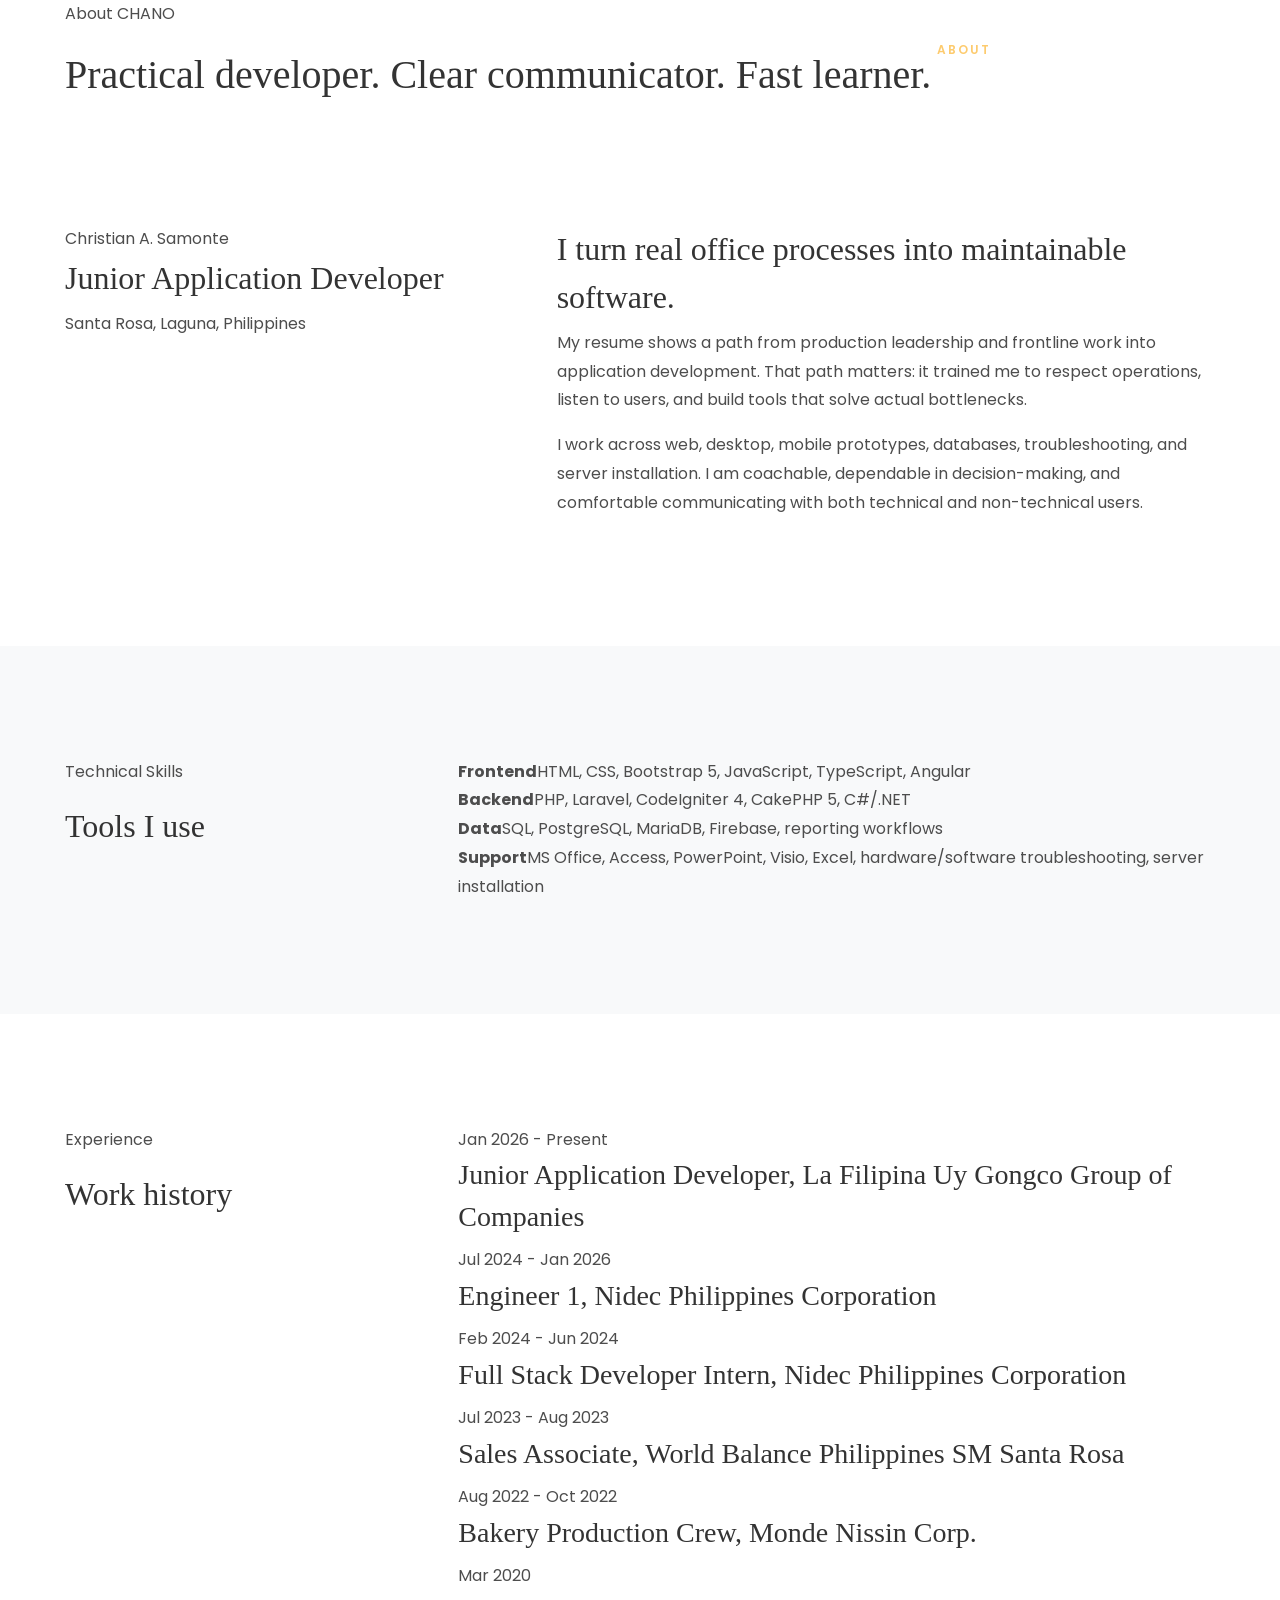
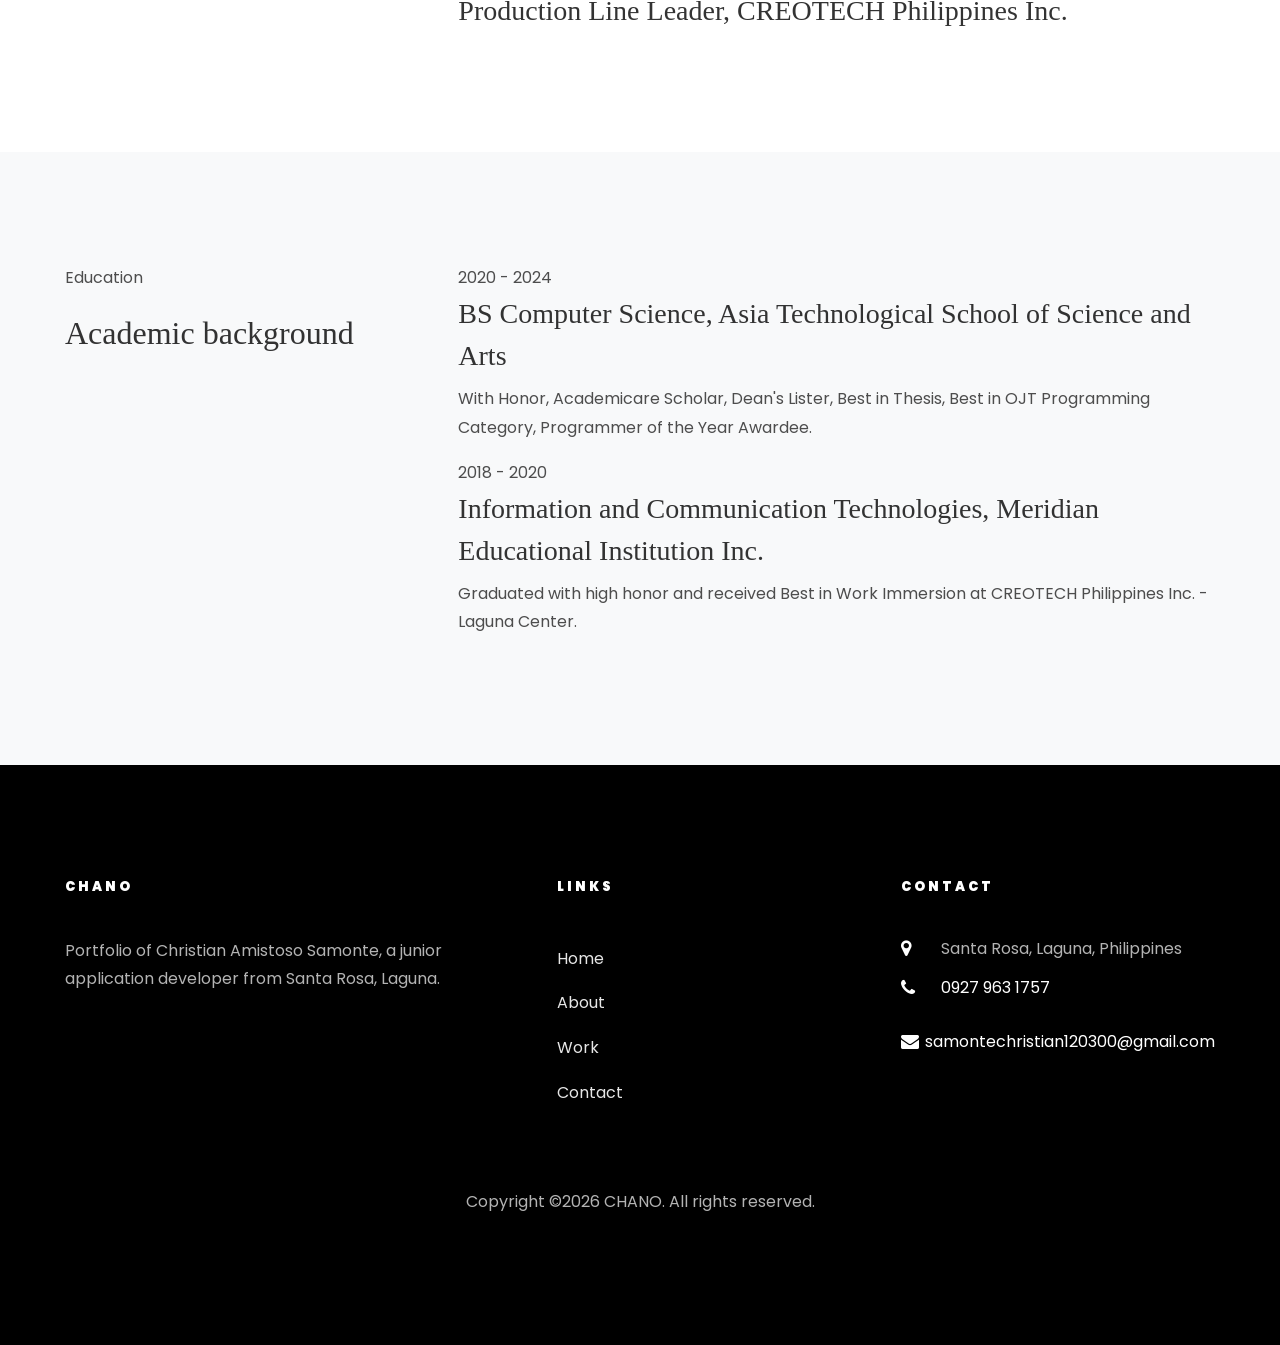
==== about.html @ 879dff14 "initial commit" ====
<!DOCTYPE html>
<html lang="en">
  <head>
    <title>About | CHANO</title>
    <meta charset="utf-8">
    <meta name="viewport" content="width=device-width, initial-scale=1, shrink-to-fit=no">
    <meta name="description" content="About Christian Amistoso Samonte, junior application developer behind CHANO.">
    <link href="https://fonts.googleapis.com/css?family=Poppins:300,400,500,600,700,800,900&display=swap" rel="stylesheet">
    <link href="https://fonts.googleapis.com/css?family=Barlow+Condensed:700,900&display=swap" rel="stylesheet">
    <link rel="stylesheet" href="css/open-iconic-bootstrap.min.css">
    <link rel="stylesheet" href="css/animate.css">
    <link rel="stylesheet" href="css/owl.carousel.min.css">
    <link rel="stylesheet" href="css/owl.theme.default.min.css">
    <link rel="stylesheet" href="css/magnific-popup.css">
    <link rel="stylesheet" href="css/aos.css">
    <link rel="stylesheet" href="css/ionicons.min.css">
    <link rel="stylesheet" href="css/flaticon.css">
    <link rel="stylesheet" href="css/icomoon.css">
    <link rel="stylesheet" href="css/style.css">
  </head>
  <body class="chano-site">
    <nav class="navbar navbar-expand-lg navbar-dark ftco_navbar bg-dark ftco-navbar-light" id="ftco-navbar">
      <div class="container">
        <a class="navbar-brand" href="index.html">CHANO</a>
        <button class="navbar-toggler" type="button" data-toggle="collapse" data-target="#ftco-nav" aria-controls="ftco-nav" aria-expanded="false" aria-label="Toggle navigation">
          <span class="oi oi-menu"></span> Menu
        </button>
        <div class="collapse navbar-collapse" id="ftco-nav">
          <ul class="navbar-nav ml-auto">
            <li class="nav-item"><a href="index.html" class="nav-link">Home</a></li>
            <li class="nav-item active"><a href="about.html" class="nav-link">About</a></li>
            <li class="nav-item"><a href="work.html" class="nav-link">Work</a></li>
            <li class="nav-item"><a href="contact.html" class="nav-link">Contact</a></li>
          </ul>
        </div>
      </div>
    </nav>

    <section class="chano-page-hero">
      <div class="container">
        <p class="eyebrow">About CHANO</p>
        <h1>Practical developer. Clear communicator. Fast learner.</h1>
      </div>
    </section>

    <section class="ftco-section chano-intro">
      <div class="container">
        <div class="row align-items-start">
          <div class="col-lg-5">
            <div class="profile-block">
              <span>Christian A. Samonte</span>
              <h2>Junior Application Developer</h2>
              <p>Santa Rosa, Laguna, Philippines</p>
            </div>
          </div>
          <div class="col-lg-7 mt-4 mt-lg-0">
            <h2 class="section-title">I turn real office processes into maintainable software.</h2>
            <p>My resume shows a path from production leadership and frontline work into application development. That path matters: it trained me to respect operations, listen to users, and build tools that solve actual bottlenecks.</p>
            <p>I work across web, desktop, mobile prototypes, databases, troubleshooting, and server installation. I am coachable, dependable in decision-making, and comfortable communicating with both technical and non-technical users.</p>
          </div>
        </div>
      </div>
    </section>

    <section class="ftco-section bg-light">
      <div class="container">
        <div class="row">
          <div class="col-lg-4">
            <p class="eyebrow">Technical Skills</p>
            <h2 class="section-title">Tools I use</h2>
          </div>
          <div class="col-lg-8">
            <div class="skill-grid">
              <div><strong>Frontend</strong><span>HTML, CSS, Bootstrap 5, JavaScript, TypeScript, Angular</span></div>
              <div><strong>Backend</strong><span>PHP, Laravel, CodeIgniter 4, CakePHP 5, C#/.NET</span></div>
              <div><strong>Data</strong><span>SQL, PostgreSQL, MariaDB, Firebase, reporting workflows</span></div>
              <div><strong>Support</strong><span>MS Office, Access, PowerPoint, Visio, Excel, hardware/software troubleshooting, server installation</span></div>
            </div>
          </div>
        </div>
      </div>
    </section>

    <section class="ftco-section chano-timeline">
      <div class="container">
        <div class="row">
          <div class="col-lg-4">
            <p class="eyebrow">Experience</p>
            <h2 class="section-title">Work history</h2>
          </div>
          <div class="col-lg-8">
            <div class="timeline-item"><span>Jan 2026 - Present</span><h3>Junior Application Developer, La Filipina Uy Gongco Group of Companies</h3></div>
            <div class="timeline-item"><span>Jul 2024 - Jan 2026</span><h3>Engineer 1, Nidec Philippines Corporation</h3></div>
            <div class="timeline-item"><span>Feb 2024 - Jun 2024</span><h3>Full Stack Developer Intern, Nidec Philippines Corporation</h3></div>
            <div class="timeline-item"><span>Jul 2023 - Aug 2023</span><h3>Sales Associate, World Balance Philippines SM Santa Rosa</h3></div>
            <div class="timeline-item"><span>Aug 2022 - Oct 2022</span><h3>Bakery Production Crew, Monde Nissin Corp.</h3></div>
            <div class="timeline-item"><span>Mar 2020</span><h3>Production Line Leader, CREOTECH Philippines Inc.</h3></div>
          </div>
        </div>
      </div>
    </section>

    <section class="ftco-section bg-light">
      <div class="container">
        <div class="row">
          <div class="col-lg-4">
            <p class="eyebrow">Education</p>
            <h2 class="section-title">Academic background</h2>
          </div>
          <div class="col-lg-8">
            <div class="achievement-card">
              <span>2020 - 2024</span>
              <h3>BS Computer Science, Asia Technological School of Science and Arts</h3>
              <p>With Honor, Academicare Scholar, Dean's Lister, Best in Thesis, Best in OJT Programming Category, Programmer of the Year Awardee.</p>
            </div>
            <div class="achievement-card">
              <span>2018 - 2020</span>
              <h3>Information and Communication Technologies, Meridian Educational Institution Inc.</h3>
              <p>Graduated with high honor and received Best in Work Immersion at CREOTECH Philippines Inc. - Laguna Center.</p>
            </div>
          </div>
        </div>
      </div>
    </section>

    <footer class="ftco-footer ftco-section">
      <div class="container">
        <div class="row mb-5">
          <div class="col-md-5"><div class="ftco-footer-widget mb-4"><h2 class="ftco-heading-2">CHANO</h2><p>Portfolio of Christian Amistoso Samonte, a junior application developer from Santa Rosa, Laguna.</p></div></div>
          <div class="col-md"><div class="ftco-footer-widget mb-4"><h2 class="ftco-heading-2">Links</h2><ul class="list-unstyled"><li><a href="index.html" class="py-2 d-block">Home</a></li><li><a href="about.html" class="py-2 d-block">About</a></li><li><a href="work.html" class="py-2 d-block">Work</a></li><li><a href="contact.html" class="py-2 d-block">Contact</a></li></ul></div></div>
          <div class="col-md"><div class="ftco-footer-widget mb-4"><h2 class="ftco-heading-2">Contact</h2><div class="block-23 mb-3"><ul><li><span class="icon icon-map-marker"></span><span class="text">Santa Rosa, Laguna, Philippines</span></li><li><a href="tel:+639279631757"><span class="icon icon-phone"></span><span class="text">0927 963 1757</span></a></li><li><a href="mailto:samontechristian120300@gmail.com"><span class="icon icon-envelope"></span><span class="text">samontechristian120300@gmail.com</span></a></li></ul></div></div></div>
        </div>
        <div class="row"><div class="col-md-12 text-center"><p>Copyright &copy;<script>document.write(new Date().getFullYear());</script> CHANO. All rights reserved.</p></div></div>
      </div>
    </footer>

    <div id="ftco-loader" class="show fullscreen"><svg class="circular" width="48px" height="48px"><circle class="path-bg" cx="24" cy="24" r="22" fill="none" stroke-width="4" stroke="#eeeeee"/><circle class="path" cx="24" cy="24" r="22" fill="none" stroke-width="4" stroke-miterlimit="10" stroke="#F96D00"/></svg></div>
    <script src="js/jquery.min.js"></script><script src="js/jquery-migrate-3.0.1.min.js"></script><script src="js/popper.min.js"></script><script src="js/bootstrap.min.js"></script><script src="js/jquery.easing.1.3.js"></script><script src="js/jquery.waypoints.min.js"></script><script src="js/jquery.stellar.min.js"></script><script src="js/owl.carousel.min.js"></script><script src="js/jquery.magnific-popup.min.js"></script><script src="js/aos.js"></script><script src="js/jquery.animateNumber.min.js"></script><script src="js/scrollax.min.js"></script><script src="js/main.js"></script>
  </body>
</html>
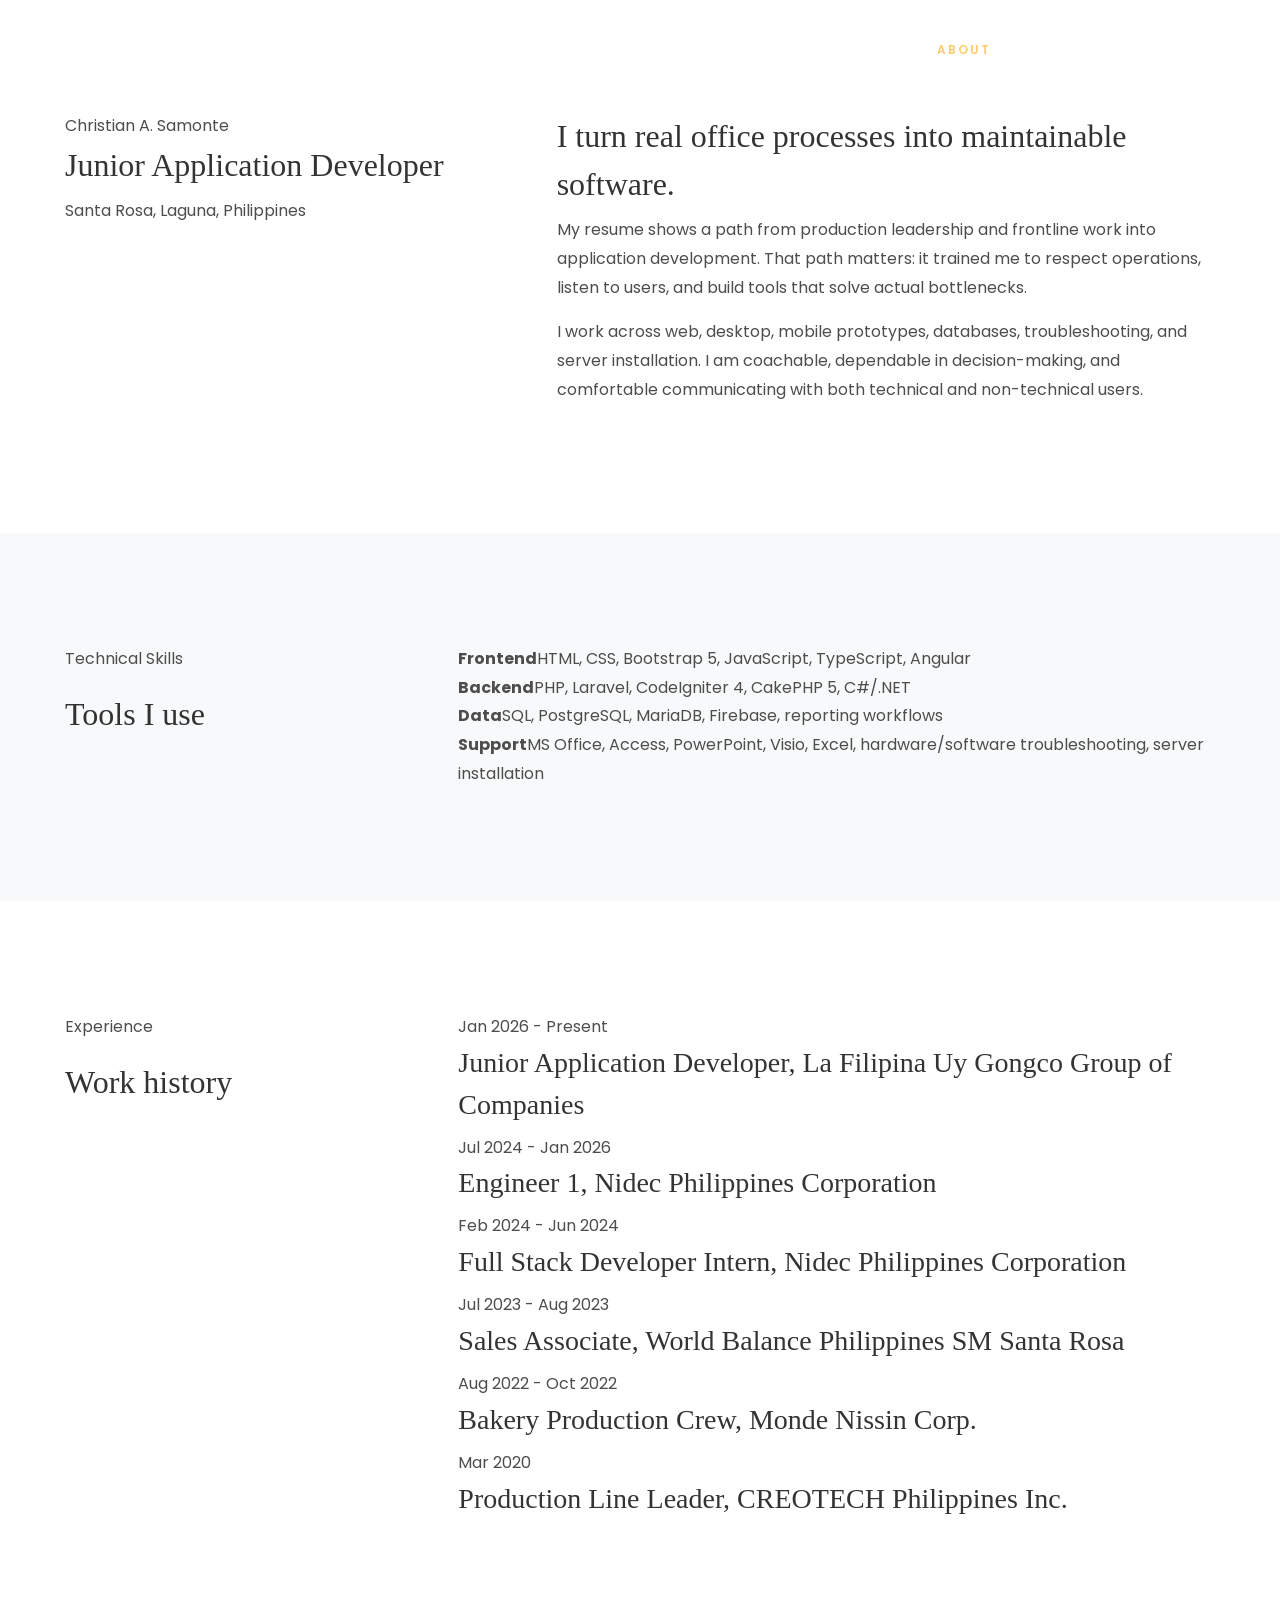
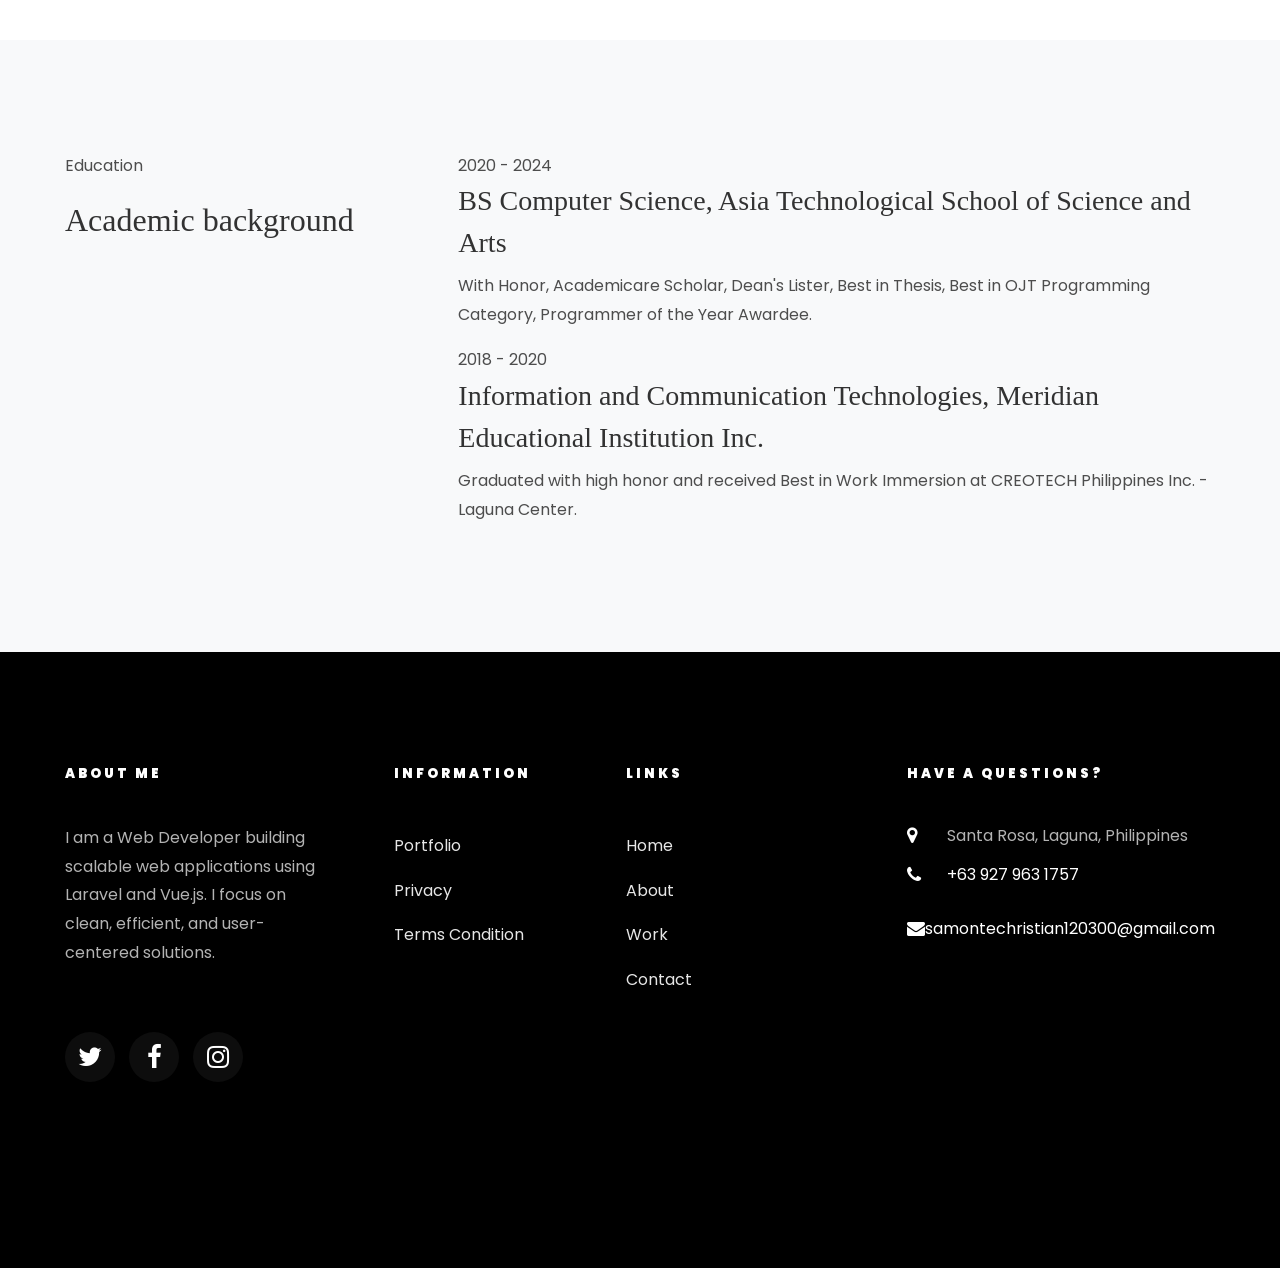
==== commit e4d73971: "Update" ====
--- a/about.html
+++ b/about.html
@@ -27,7 +27,7 @@
         </button>
         <div class="collapse navbar-collapse" id="ftco-nav">
           <ul class="navbar-nav ml-auto">
-            <li class="nav-item"><a href="index.html" class="nav-link">Home</a></li>
+            <li class="nav-item inactive"><a href="index.html" class="nav-link">Home</a></li>
             <li class="nav-item active"><a href="about.html" class="nav-link">About</a></li>
             <li class="nav-item"><a href="work.html" class="nav-link">Work</a></li>
             <li class="nav-item"><a href="contact.html" class="nav-link">Contact</a></li>
@@ -36,12 +36,6 @@
       </div>
     </nav>
 
-    <section class="chano-page-hero">
-      <div class="container">
-        <p class="eyebrow">About CHANO</p>
-        <h1>Practical developer. Clear communicator. Fast learner.</h1>
-      </div>
-    </section>
 
     <section class="ftco-section chano-intro">
       <div class="container">
@@ -126,11 +120,52 @@
     <footer class="ftco-footer ftco-section">
       <div class="container">
         <div class="row mb-5">
-          <div class="col-md-5"><div class="ftco-footer-widget mb-4"><h2 class="ftco-heading-2">CHANO</h2><p>Portfolio of Christian Amistoso Samonte, a junior application developer from Santa Rosa, Laguna.</p></div></div>
-          <div class="col-md"><div class="ftco-footer-widget mb-4"><h2 class="ftco-heading-2">Links</h2><ul class="list-unstyled"><li><a href="index.html" class="py-2 d-block">Home</a></li><li><a href="about.html" class="py-2 d-block">About</a></li><li><a href="work.html" class="py-2 d-block">Work</a></li><li><a href="contact.html" class="py-2 d-block">Contact</a></li></ul></div></div>
-          <div class="col-md"><div class="ftco-footer-widget mb-4"><h2 class="ftco-heading-2">Contact</h2><div class="block-23 mb-3"><ul><li><span class="icon icon-map-marker"></span><span class="text">Santa Rosa, Laguna, Philippines</span></li><li><a href="tel:+639279631757"><span class="icon icon-phone"></span><span class="text">0927 963 1757</span></a></li><li><a href="mailto:samontechristian120300@gmail.com"><span class="icon icon-envelope"></span><span class="text">samontechristian120300@gmail.com</span></a></li></ul></div></div></div>
+          <div class="col-md">
+            <div class="ftco-footer-widget mb-4">
+              <h2 class="ftco-heading-2">About Me</h2>
+              <p>I am a Web Developer building scalable web applications using Laravel and Vue.js. I focus on clean, efficient, and user-centered solutions.</p>
+              <ul class="ftco-footer-social list-unstyled float-md-left float-lft mt-5">
+                <li class="ftco-animate"><a href="#"><span class="icon-twitter"></span></a></li>
+                <li class="ftco-animate"><a href="#"><span class="icon-facebook"></span></a></li>
+                <li class="ftco-animate"><a href="#"><span class="icon-instagram"></span></a></li>
+              </ul>
+            </div>
+          </div>
+          <div class="col-md">
+            <div class="ftco-footer-widget mb-4 ml-md-5">
+              <h2 class="ftco-heading-2">Information</h2>
+              <ul class="list-unstyled">
+                <li><a href="#" class="py-2 d-block">Portfolio</a></li>
+                <li><a href="#" class="py-2 d-block">Privacy</a></li>
+                <li><a href="#" class="py-2 d-block">Terms Condition</a></li>
+              </ul>
+            </div>
+          </div>
+          <div class="col-md">
+             <div class="ftco-footer-widget mb-4">
+              <h2 class="ftco-heading-2">Links</h2>
+              <ul class="list-unstyled">
+                <li><a href="#" class="py-2 d-block">Home</a></li>
+                <li><a href="#" class="py-2 d-block">About</a></li>
+                <li><a href="#" class="py-2 d-block">Work</a></li>
+                <li><a href="#" class="py-2 d-block">Contact</a></li>
+              </ul>
+            </div>
+          </div>
+          <div class="col-md">
+            <div class="ftco-footer-widget mb-4">
+            	<h2 class="ftco-heading-2">Have a Questions?</h2>
+            	<div class="block-23 mb-3">
+	              <ul>
+	                <li><span class="icon icon-map-marker"></span><span class="text">Santa Rosa, Laguna, Philippines</span></li>
+	                <li><a href="#"><span class="icon icon-phone"></span><span class="text">+63 927 963 1757</span></a></li>
+	                <li><a href="#"><span class="icon icon-envelope"></span><span class="text">samontechristian120300@gmail.com</span></a></li>
+	              </ul>
+	            </div>
+            </div>
+          </div>
         </div>
-        <div class="row"><div class="col-md-12 text-center"><p>Copyright &copy;<script>document.write(new Date().getFullYear());</script> CHANO. All rights reserved.</p></div></div>
+        </div>
       </div>
     </footer>
 
